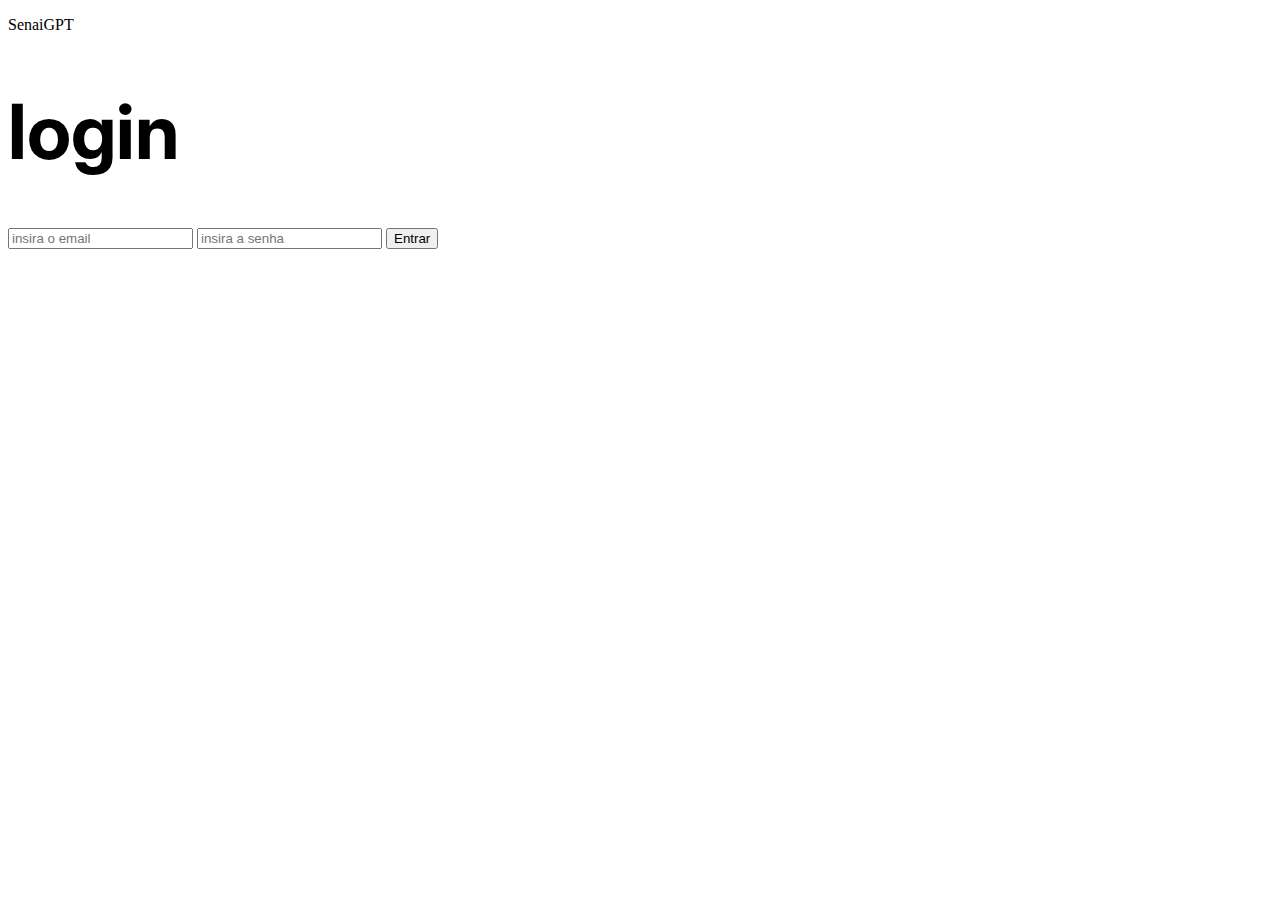
==== login/index.html @ bb41f9de "html e css" ====
<!DOCTYPE html>
<html lang="pt-br">
<head>
    <meta charset="UTF-8">
    <meta name="viewport" content="width=device-width, initial-scale=1.0">
    <title>login - SenaiGPT</title>

    <link rel="stylesheet" href="login.css">
    <!-- essa linha serve para importar o css -->

</head>
<body>

    <HEader></HEader>
    
    <MAIN>

   <P>SenaiGPT</P>

  <h1 style="font-size: 76px;"
  id="meutitulo"
  class="titulo"
  >login</h1>

   

   <input type="email" placeholder="insira o email">
   <input type="password" placeholder="insira a senha">

   <button>Entrar</button>

    </MAIN>

    <FOoter></FOoter>

</body>
</html>
---- login/login.css ----
@import url('https://fonts.googleapis.com/css2?family=Inter:ital,opsz,wght@0,14..32,100..900;1,14..32,100..900&display=swap');
/* 
.titulo{

font-size: 76px;

} */

/* #meutitulo {

   font-size: 76px;

} */

h1 {

font-size: 76px;
font-family: "Inter";

}
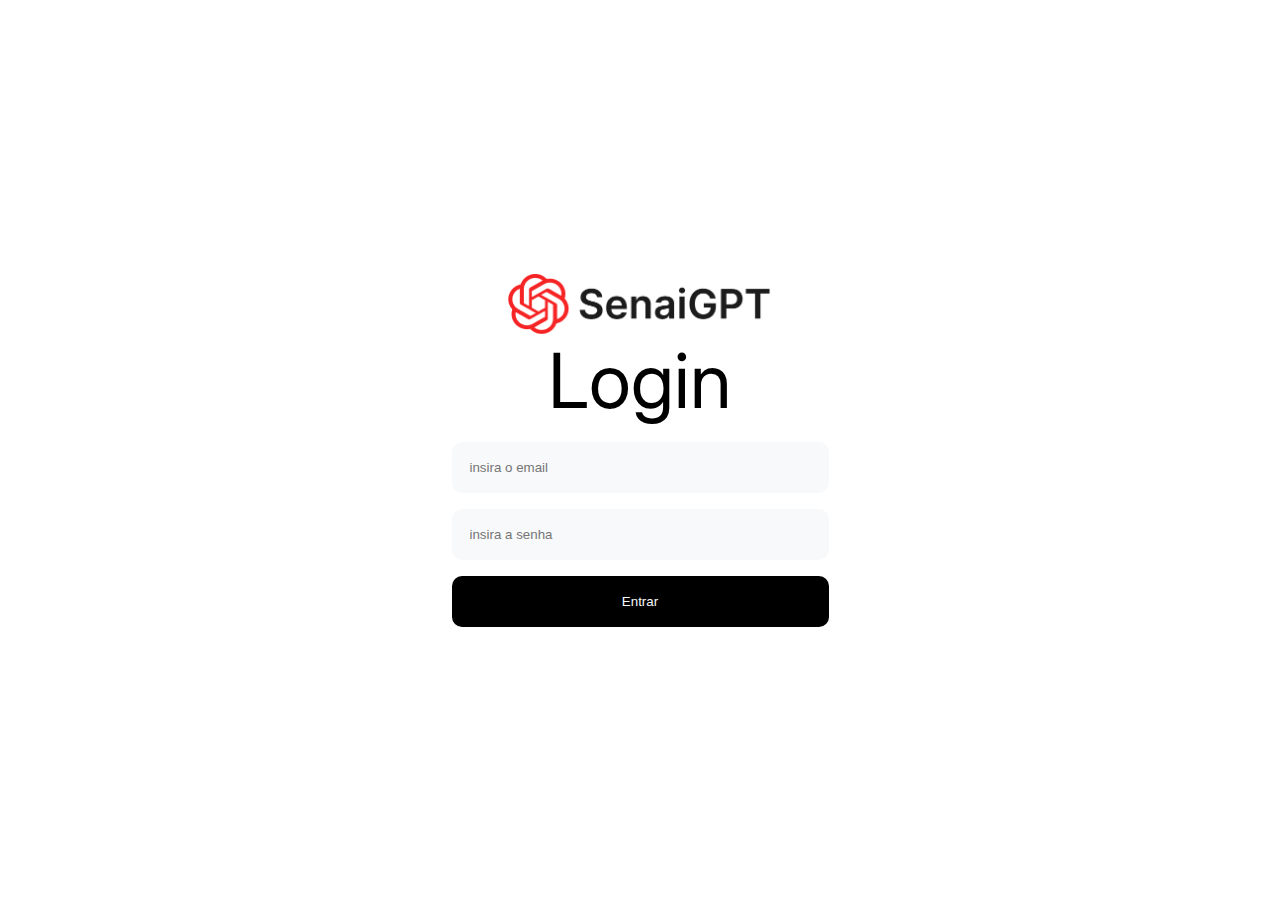
==== commit d6983aea: "tela de login" ====
--- a/login/index.html
+++ b/login/index.html
@@ -1,37 +1,44 @@
 <!DOCTYPE html>
 <html lang="pt-br">
+
 <head>
     <meta charset="UTF-8">
     <meta name="viewport" content="width=device-width, initial-scale=1.0">
-    <title>login - SenaiGPT</title>
+    <title>Login - SenaiGPT</title>
 
     <link rel="stylesheet" href="login.css">
     <!-- essa linha serve para importar o css -->
 
 </head>
+
 <body>
 
     <HEader></HEader>
-    
+
     <MAIN>
 
-   <P>SenaiGPT</P>
+        
+        <div class="login-container">
+            <img class="logo" src="../assets//Chat.png" alt="Logo do SenaiGPT">
 
-  <h1 style="font-size: 76px;"
-  id="meutitulo"
-  class="titulo"
-  >login</h1>
+            <h1 style="font-size: 76px;" id="meutitulo" class="titulo">Login</h1>
+    
+    
+    
+            <input class="inpt" type="email" placeholder="insira o email">
+            <input class="inpt" type="password" placeholder="insira a senha">
+    
+            <button class="btn">Entrar</button>
 
-   
 
-   <input type="email" placeholder="insira o email">
-   <input type="password" placeholder="insira a senha">
+        </div>
 
-   <button>Entrar</button>
+       
 
     </MAIN>
 
     <FOoter></FOoter>
 
 </body>
-</html>
+
+</html>--- a/login/login.css
+++ b/login/login.css
@@ -1,4 +1,16 @@
 @import url('https://fonts.googleapis.com/css2?family=Inter:ital,opsz,wght@0,14..32,100..900;1,14..32,100..900&display=swap');
+
+*{
+   padding: 0px;
+   margin: 0px;
+   box-sizing: border-box;
+
+
+
+
+}
+
+
 /* 
 .titulo{
 
@@ -14,7 +26,55 @@
 
 h1 {
 
-font-size: 76px;
-font-family: "Inter";
+   font-size: 76px;
+   font-family: "Inter";
+   font-weight: normal;
+   margin-bottom: 16px;
+
+}
+
+.inpt {
+
+   border-radius: 10px;
+   padding: 18px;
+   /* Espaçamento interno */
+   border: none;
+   /* Remove a borda  */
+   background-color: #F7F9FB;
+   width: 377px;
+   /*largura*/
+   margin-bottom: 16px;
+}
+
+.btn {
+
+   padding: 18px;
+   background-color: black;
+   color: #F7F9FB;
+   border: none;
+   /*altura*/
+   width: 377px;
+   /*largura*/
+   border-radius: 10px;
+   /*arredondar as bordas*/
+
+
+
+}
+
+.login-container {
+
+
+display: flex;
+flex-direction: column; /* deixa em colunas */
+align-items: center; /* horizontal */
+justify-content: center; /* horizontal */
+height: 100vh;
+
+}
+
+.logo {
+
+   height: 60px;
 
 }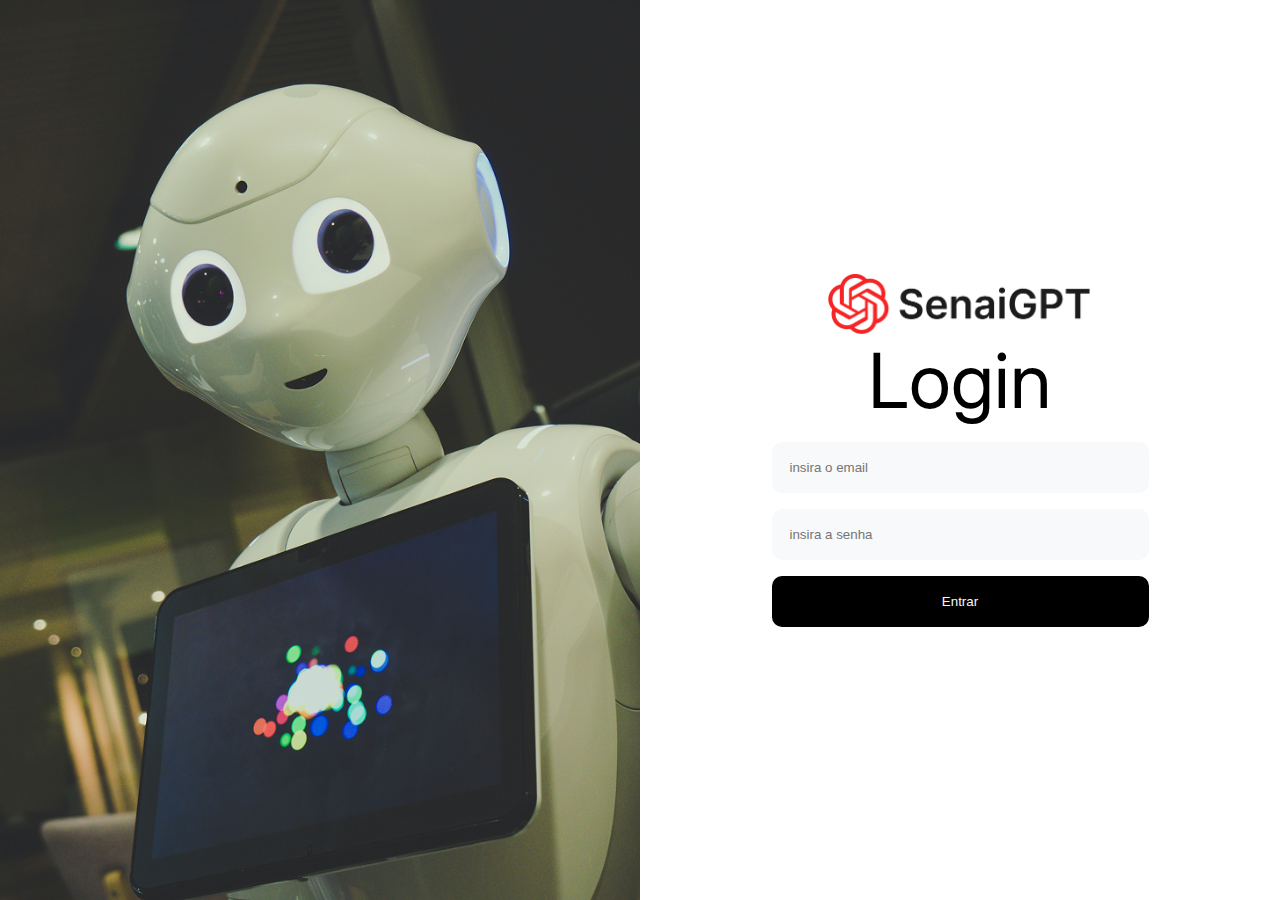
==== commit f288eff6: "Imagem robo" ====
--- a/login/index.html
+++ b/login/index.html
@@ -15,25 +15,31 @@
 
     <HEader></HEader>
 
-    <MAIN>
+    <MAIN class="page-container">
 
-        
+
+<div  class="robo-image">
+
+    
+</div>
+
+
         <div class="login-container">
             <img class="logo" src="../assets//Chat.png" alt="Logo do SenaiGPT">
 
             <h1 style="font-size: 76px;" id="meutitulo" class="titulo">Login</h1>
-    
-    
-    
+
+
+
             <input class="inpt" type="email" placeholder="insira o email">
             <input class="inpt" type="password" placeholder="insira a senha">
-    
+
             <button class="btn">Entrar</button>
 
 
         </div>
 
-       
+
 
     </MAIN>
 
--- a/login/login.css
+++ b/login/login.css
@@ -23,6 +23,12 @@
    font-size: 76px;
 
 } */
+
+.page-container{
+
+display: flex;
+
+}
 
 h1 {
 
@@ -70,11 +76,27 @@
 align-items: center; /* horizontal */
 justify-content: center; /* horizontal */
 height: 100vh;
+width: 50vw;
 
 }
+
+
+ 
 
 .logo {
 
    height: 60px;
 
+}
+
+
+.robo-image {
+
+background-image:url("../assets/Rectangle\ 1\ \(2\).png");
+background-size: cover; 
+
+width: 50vw;
+height: 100vh;
+
+
 }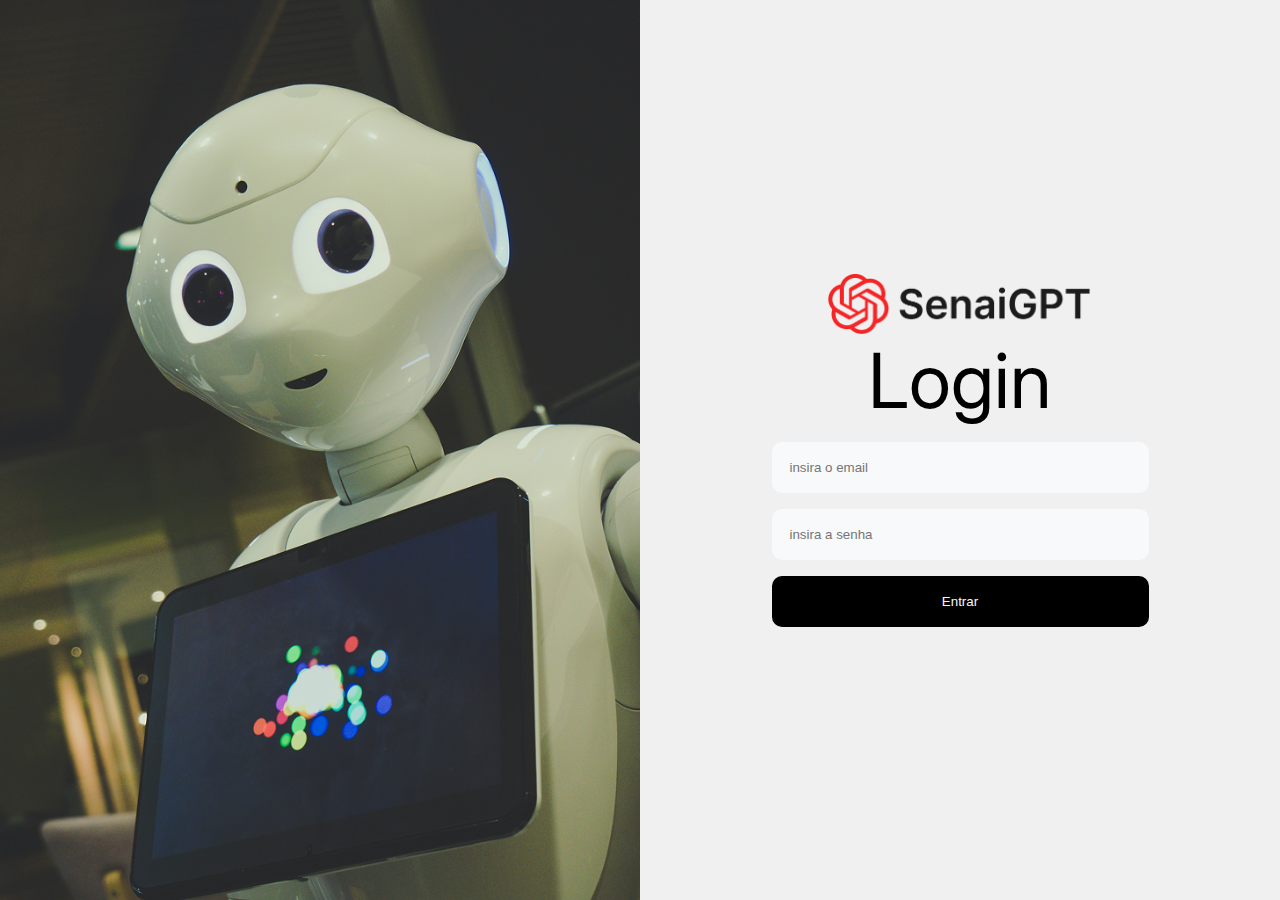
==== commit 5378f887: "Caixa de mensagem" ====
--- a/login/index.html
+++ b/login/index.html
@@ -7,6 +7,7 @@
     <title>Login - SenaiGPT</title>
 
     <link rel="stylesheet" href="login.css">
+    <link rel="stylesheet" href="../assets/styles/global.css">
     <!-- essa linha serve para importar o css -->
 
 </head>
--- a/login/login.css
+++ b/login/login.css
@@ -1,6 +1,6 @@
 @import url('https://fonts.googleapis.com/css2?family=Inter:ital,opsz,wght@0,14..32,100..900;1,14..32,100..900&display=swap');
 
-*{
+* {
    padding: 0px;
    margin: 0px;
    box-sizing: border-box;
@@ -24,9 +24,10 @@
 
 } */
 
-.page-container{
+.page-container {
 
-display: flex;
+   display: flex;
+   background-color: #f0f0f0; /* Define a cor de fundo como um cinza claro */
 
 }
 
@@ -46,7 +47,7 @@
    /* Espaçamento interno */
    border: none;
    /* Remove a borda  */
-   background-color: #F7F9FB;
+   background-color:#ff0000;
    width: 377px;
    /*largura*/
    margin-bottom: 16px;
@@ -71,17 +72,20 @@
 .login-container {
 
 
-display: flex;
-flex-direction: column; /* deixa em colunas */
-align-items: center; /* horizontal */
-justify-content: center; /* horizontal */
-height: 100vh;
-width: 50vw;
+   display: flex;
+   flex-direction: column;
+   /* deixa em colunas */
+   align-items: center;
+   /* horizontal */
+   justify-content: center;
+   /* horizontal */
+   height: 100vh;
+   width: 50vw;
 
 }
 
 
- 
+
 
 .logo {
 
@@ -92,11 +96,11 @@
 
 .robo-image {
 
-background-image:url("../assets/Rectangle\ 1\ \(2\).png");
-background-size: cover; 
+   background-image: url("../assets/Rectangle\ 1\ \(2\).png");
+   background-size: cover;
 
-width: 50vw;
-height: 100vh;
+   width: 50vw;
+   height: 100vh;
 
 
-}+}
--- a/assets/styles/global.css
+++ b/assets/styles/global.css
@@ -0,0 +1,40 @@
+@import url('https://fonts.googleapis.com/css2?family=Inter:ital,opsz,wght@0,14..32,100..900;1,14..32,100..900&display=swap');
+
+*{
+   padding: 0px;
+   margin: 0px;
+   box-sizing: border-box;
+
+
+
+
+}
+
+.inpt {
+
+    border-radius: 10px;
+    padding: 18px;
+    /* Espaçamento interno */
+    border: none;
+    /* Remove a borda  */
+    background-color: #F7F9FB;
+    width: 377px;
+    /*largura*/
+    margin-bottom: 16px;
+ }
+ 
+ .btn {
+ 
+    padding: 18px;
+    background-color: black;
+    color: #F7F9FB;
+    border: none;
+    /*altura*/
+    width: 377px;
+    /*largura*/
+    border-radius: 10px;
+    /*arredondar as bordas*/
+ 
+ 
+ 
+ }